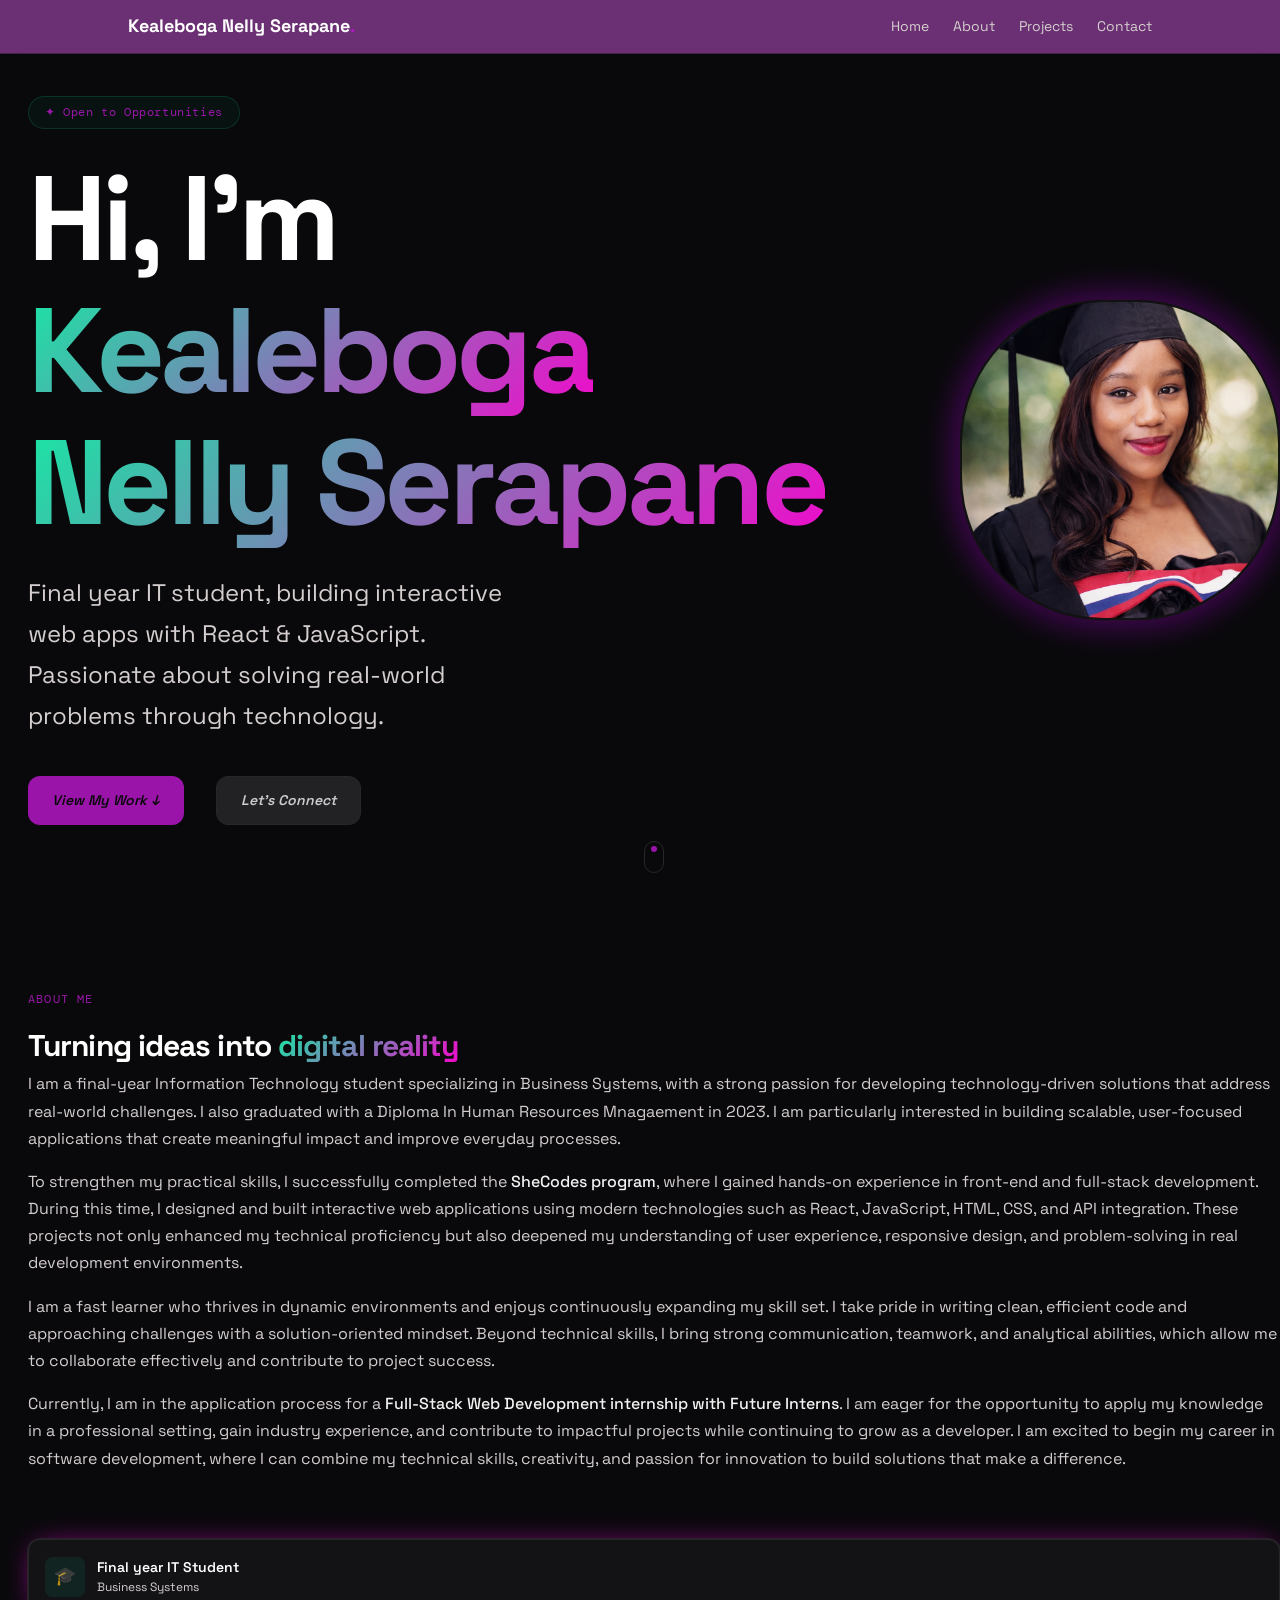
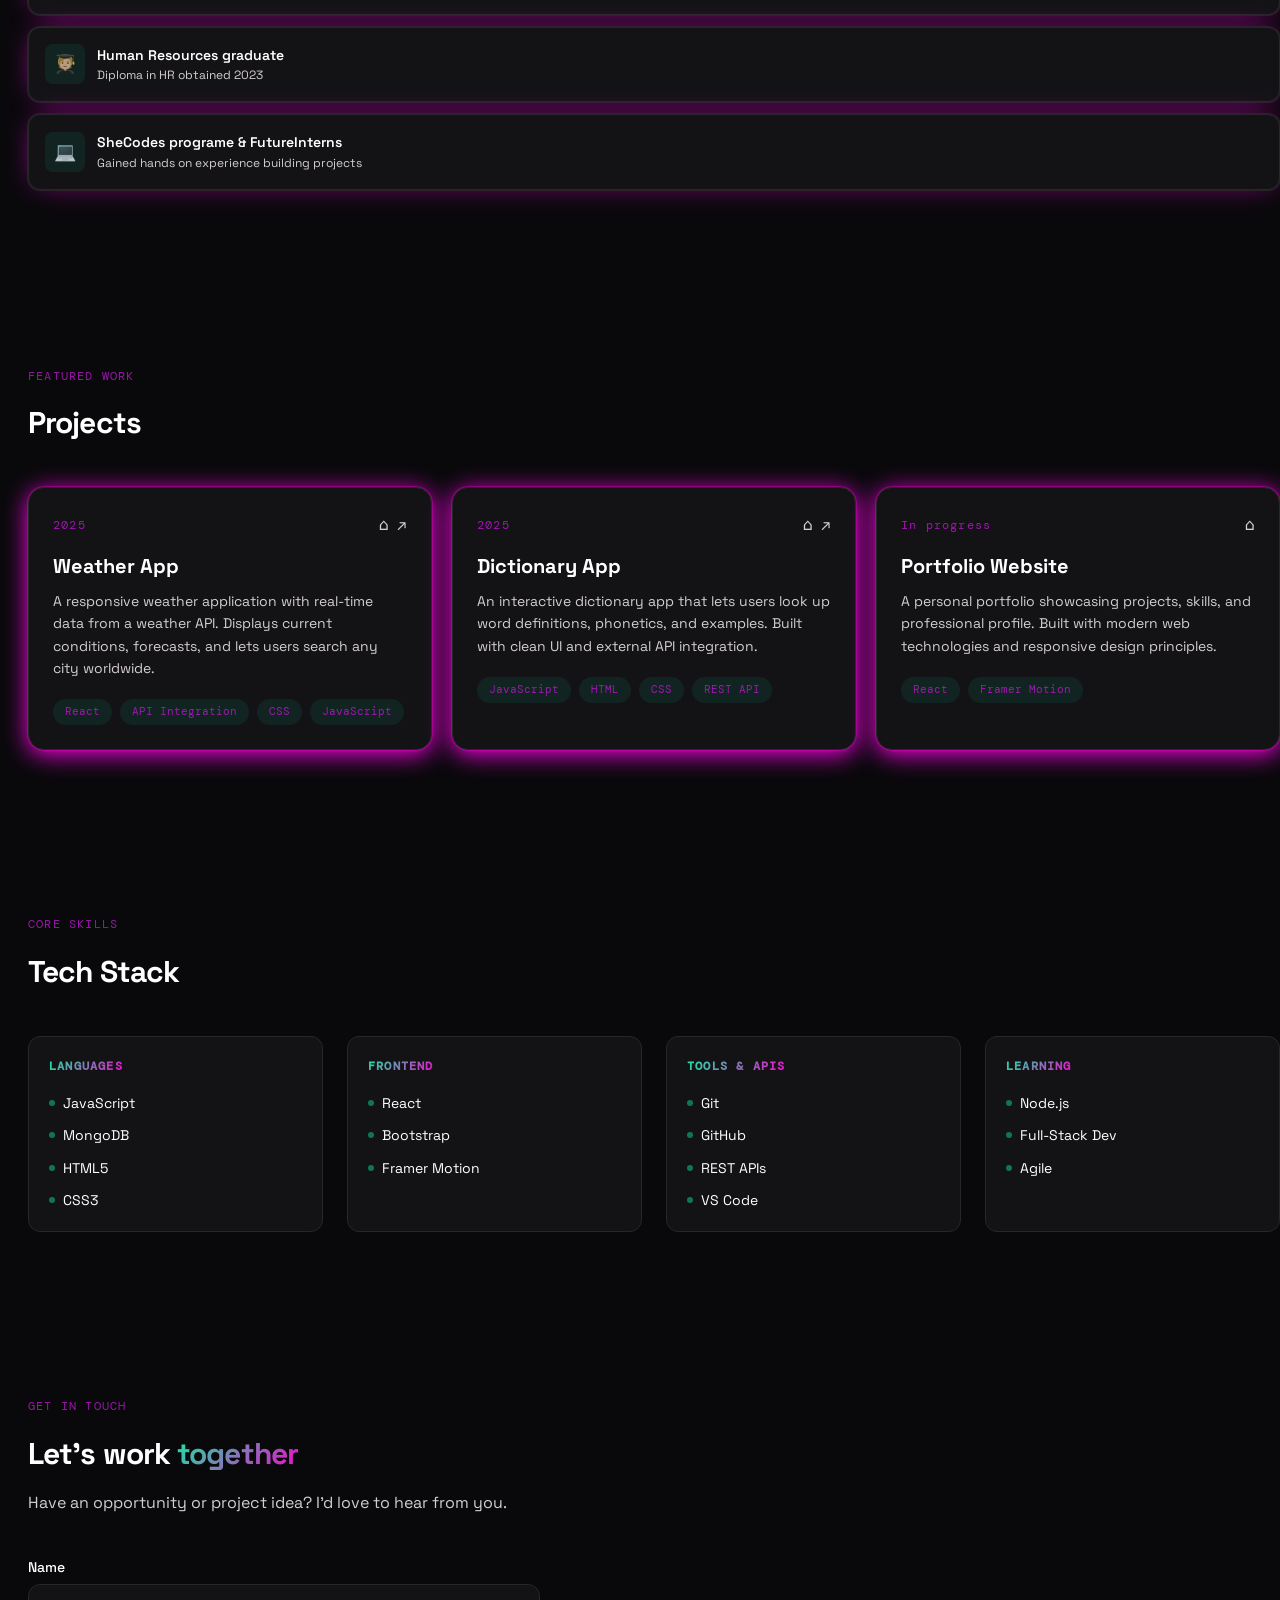
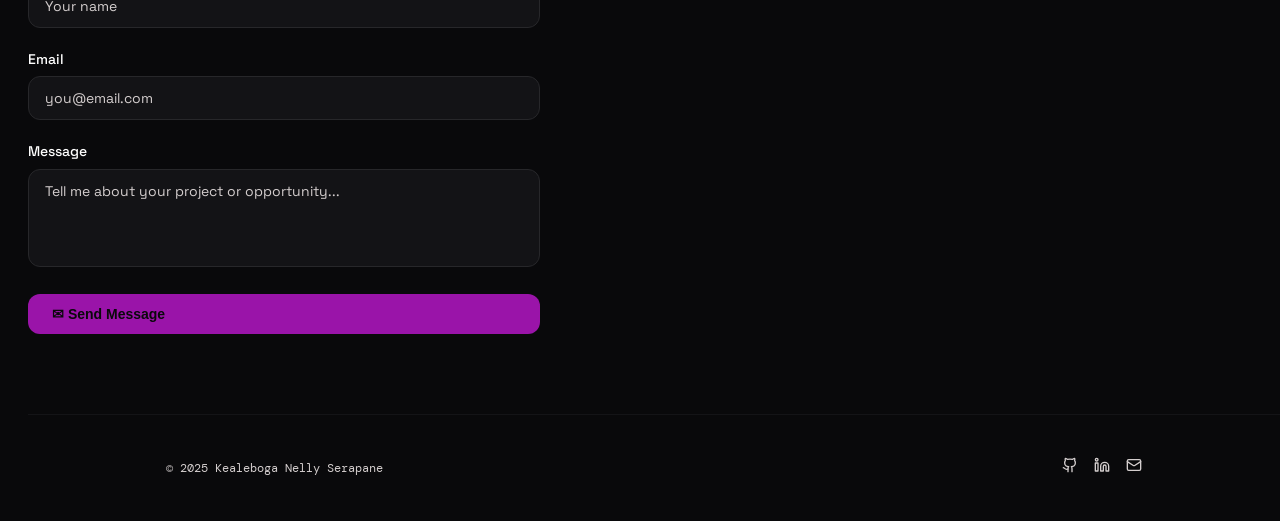
==== portfolio/index.html @ 72f5c363 "Renamed the index file" ====
<!doctype html>
<html lang="en">
  <head>
    <meta charset="UTF-8" />
    <meta name="viewport" content="width=device-width, initial-scale=1.0" />
    <title>Kealeboga Nelly Serapane — Developer Portfolio</title>
    <meta
      name="description"
      content="Kealeboga Nelly Serapane is a front-end developer and IT student from South Africa, building modern web apps with React and JavaScript."
    />
    <meta name="author" content="Kealeboga Nelly Serapane" />
    <meta
      property="og:title"
      content="Kealeboga Nelly Serapane — Developer Portfolio"
    />
    <meta
      property="og:description"
      content="Front-end developer and IT student from South Africa."
    />
    <meta property="og:type" content="website" />
    <link rel="preconnect" href="https://fonts.googleapis.com" />
    <link rel="preconnect" href="https://fonts.gstatic.com" crossorigin />
    <link
      href="https://fonts.googleapis.com/css2?family=Space+Grotesk:wght@300;400;500;600;700&family=DM+Mono:wght@300;400;500&display=swap"
      rel="stylesheet"
    />
    <link rel="stylesheet" href="style.css" />
  </head>
  <body>
    <!-- Nav -->
    <nav>
      <div class="container inner">
        <a href="#" class="logo">Kealeboga Nelly Serapane<span>.</span></a>
        <div class="links">
          <a href="#">Home</a>
          <a href="#about">About</a>
          <a href="#projects">Projects</a>
          <a href="#contact">Contact</a>
          
          
        </div>
      </div>
    </nav>

    <!-- Main -->
    
      <!-- Hero -->
      <section class="hero">
        <div class="hero-layout">
          <div class="heo-text">
        <div class="badge mono">✦ Open to Opportunities</div>

        <h1 class="h1">
          Hi, I'm <span class="text-gradient">Kealeboga</span></br>
          <span class="text-gradient">Nelly Serapane</span>
        </h1>

        <p class="subtitle">
          Final year IT student, building interactive web apps with React &
          JavaScript. Passionate about solving real-world
          problems through technology.
        </p>

        <div class="cta-group">
          <a href="#projects" class="btn-primary">View My Work ↓</a>
          <a href="#contact" class="btn-secondary">Let's Connect</a>
        </div>
        </div>
        
        <div class="profile">
          <div class="photo-frame glow-border">
            <img src="image/Nelly's graduation photo.png" alt="My profile picture" />
          </div>
        </div>

        <div class="scroll-indicator">
          <div class="scroll-dot"><span></span></div>
        </div>
      </section>

      <!-- About -->
      <section id="about" class="fade-in">
        <span class="section-label mono">About Me</span>
        <h2 class="section-title">
          Turning ideas into <span class="text-gradient">digital reality</span>
        </h2>

        <div>
          <div class="about-text">
            <p>I am a final-year Information Technology student specializing in Business Systems, with a strong passion for developing technology-driven solutions that address real-world challenges.
               I also graduated with a Diploma In Human Resources Mnagaement in 2023.
            I am particularly interested in building scalable, user-focused applications that create meaningful impact and improve everyday processes.</p>

            <p>To strengthen my practical skills, I successfully completed the <span class="highlight">SheCodes program</span>, where I gained hands-on experience in front-end and full-stack development. 
                During this time, I designed and built interactive web applications using modern technologies such as React, JavaScript, HTML, CSS, and API integration. 
                These projects not only enhanced my technical proficiency but also deepened my understanding of user experience, responsive design, and problem-solving in real development environments.</p>

            <p>I am a fast learner who thrives in dynamic environments and enjoys continuously expanding my skill set. I take pride in writing clean, efficient code and approaching challenges with a solution-oriented mindset. 
              Beyond technical skills, I bring strong communication, teamwork, and analytical abilities, which allow me to collaborate effectively and contribute to project success.</p>

            <p>Currently, I am in the application process for a <span class="highlight">Full-Stack Web Development internship with Future Interns</span>. I am eager for the opportunity to apply my knowledge in a professional setting, gain industry experience, and contribute to impactful projects while continuing to grow as a developer.
            I am excited to begin my career in software development, where I can combine my technical skills, creativity, and passion for innovation to build solutions that make a difference.</p>
            </br>
            </br>

            
          </div>
          <div>
            <div class="highlight-card glow-border">
              <div class="highlight-icon">🎓</div>
              <div>
                <div class="highlight-label">Final year IT Student</div>
                <div class="highlight-detail">Business Systems</div>
              </div>
            </div>
            <div class="highlight-card glow-border">
              <div class="highlight-icon">🧑🏼‍🎓</div>
              <div>
                <div class="highlight-label">Human Resources graduate</div>
                <div class="highlight-detail">Diploma in HR obtained 2023</div>
              </div>
            </div>
            <div class="highlight-card glow-border">
              <div class="highlight-icon">💻</div>
              <div>
                <div class="highlight-label">SheCodes programe & FutureInterns</div>
                <div class="highlight-detail">
                  Gained hands on experience building projects
                </div>
              </div>
            </div>
          </div>
        </div>
      </section>

      <!-- Projects -->
      <section id="projects" class="fade-in">
        <span class="section-label mono">Featured Work</span>
        <h2 class="section-title">Projects</h2>

        <div class="projects-grid">
          <!-- Project 1 -->
          <div class="project-card shadow-card">
            <div class="accent-line"></div>
            <div class="project-header">
              <span class="project-year mono">2025</span>
              <div class="project-links">
                <a
                  href="https://github.com/kea-nelly/final-project"
                  target="_blank"
                  rel="noopener noreferrer"
                  title="GitHub"
                  >⌂</a
                >
                <a
                  href="https://shecodeplus-finalproject.netlify.app/"
                  target="_blank"
                  rel="noopener noreferrer"
                  title="Live"
                  >↗</a
                >
              </div>
            </div>
            <h3>Weather App</h3>
            <p class="desc">
              A responsive weather application with real-time data from a
              weather API. Displays current conditions, forecasts, and lets
              users search any city worldwide.
            </p>
            <div class="tags">
              <span class="tag mono">React</span>
              <span class="tag mono">API Integration</span>
              <span class="tag mono">CSS</span>
              <span class="tag mono">JavaScript</span>
            </div>
          </div>

          <!-- Project 2 -->
          <div class="project-card shadow-card">
            <div class="accent-line"></div>
            <div class="project-header">
              <span class="project-year mono">2025</span>
              <div class="project-links">
                <a
                  href="https://github.com/kea-nelly/Dictionary_App"
                  target="_blank"
                  rel="noopener noreferrer"
                  title="GitHub"
                  >⌂</a
                >
                <a
                  href="https://kndictionaryapp.netlify.app/"
                  target="_blank"
                  rel="noopener noreferrer"
                  title="Live"
                  >↗</a
                >
              </div>
            </div>
            <h3>Dictionary App</h3>
            <p class="desc">
              An interactive dictionary app that lets users look up word
              definitions, phonetics, and examples. Built with clean UI and
              external API integration.
            </p>
            <div class="tags">
              <span class="tag mono">JavaScript</span>
              <span class="tag mono">HTML</span>
              <span class="tag mono">CSS</span>
              <span class="tag mono">REST API</span>
            </div>
          </div>

          <!-- Project 3 -->
          <div class="project-card shadow-card">
            <div class="accent-line"></div>
            <div class="project-header">
              <span class="project-year mono">In progress</span>
              <div class="project-links">
                <a
                  href="https://github.com/kea-nelly/FUTURE_FS_01"
                  target="_blank"
                  rel="noopener noreferrer"
                  title="GitHub"
                  >⌂</a
                >
              </div>
            </div>
            <h3>Portfolio Website</h3>
            <p class="desc">
              A personal portfolio showcasing projects, skills, and professional
              profile. Built with modern web technologies and responsive design
              principles.
            </p>
            <div class="tags">
              <span class="tag mono">React</span>

              <span class="tag mono">Framer Motion</span>
            </div>
          </div>
        </div>
      </section>

      <!-- Tech Stack -->
      <section class="fade-in">
        <span class="section-label mono">Core Skills</span>
        <h2 class="section-title">Tech Stack</h2>

        <div class="tech-grid">
          <div class="tech-category">
            <h3 class="mono"><span class="text-gradient">Languages</span></h3>
            <ul>
              <li>JavaScript</li>
              <li>MongoDB</li>
              <li>HTML5</li>
              <li>CSS3</li>
            </ul>
          </div>
          <div class="tech-category">
            <h3 class="mono"><span class="text-gradient">Frontend</span></h3>
            <ul>
              <li>React</li>
              <li>Bootstrap</li>
              <li>Framer Motion</li>
            </ul>
          </div>
          <div class="tech-category">
            <h3 class="mono"><span class="text-gradient">Tools &amp; APIs</span></h3>
            <ul>
              <li>Git</li>
              <li>GitHub</li>
              <li>REST APIs</li>
              <li>VS Code</li>
            </ul>
          </div>
          <div class="tech-category">
            <h3 class="mono"><span class="text-gradient">Learning</span></h3>
            <ul>
              <li>Node.js</li>
              <li>Full-Stack Dev</li>
              <li>Agile</li>
            </ul>
          </div>
        </div>
      </section>

      <!-- Contact -->
      <section id="contact" class="fade-in">
        <span class="section-label mono">Get in Touch</span>
        <h2 class="section-title">
          Let's work <span class="text-gradient">together</span>
        </h2>
        <p class="contact-subtitle">
          Have an opportunity or project idea? I'd love to hear from you.
        </p>

        <form class="contact-form" id="contactForm">
          <div>
            <label for="name">Name</label>
            <input
              id="name"
              type="text"
              required
              maxlength="100"
              placeholder="Your name"
            />
          </div>
          <div>
            <label for="email">Email</label>
            <input
              id="email"
              type="email"
              required
              maxlength="255"
              placeholder="you@email.com"
            />
          </div>
          <div>
            <label for="message">Message</label>
            <textarea
              id="message"
              required
              maxlength="1000"
              rows="4"
              placeholder="Tell me about your project or opportunity..."
            ></textarea>
          </div>
          <button type="submit" class="btn-primary">✉ Send Message</button>
        </form>

        <div class="success-box" id="successBox">
          <div style="font-size: 2rem">✦</div>
          <h2>Message Sent! 🎉</h2>
          <p>Thank you for reaching out. I'll get back to you shortly.</p>
          <a
            href="https://linkedin.com/in/kealeboga-serapane"
            target="_blank"
            rel="noopener noreferrer"
            class="btn-primary"
            >Connect on LinkedIn</a
          >
        </div>
      </section>
    </main>

    <!-- Footer -->
    <footer>
      <div class="container footer-inner">
        <span class="footer-copy mono">© 2025 Kealeboga Nelly Serapane</span>
        <div class="footer-links">
          <a
            href="https://github.com/kea-nelly"
            target="_blank"
            rel="noopener noreferrer"
            title="GitHub"
          >
            <svg
              xmlns="http://www.w3.org/2000/svg"
              width="16"
              height="16"
              viewBox="0 0 24 24"
              fill="none"
              stroke="currentColor"
              stroke-width="2"
              stroke-linecap="round"
              stroke-linejoin="round"
            >
              <path
                d="M15 22v-4a4.8 4.8 0 0 0-1-3.5c3 0 6-2 6-5.5.08-1.25-.27-2.48-1-3.5.28-1.15.28-2.35 0-3.5 0 0-1 0-3 1.5-2.64-.5-5.36-.5-8 0C6 2 5 2 5 2c-.3 1.15-.3 2.35 0 3.5A5.4 5.4 0 0 0 4 9c0 3.5 3 5.5 6 5.5-.39.49-.68 1.05-.85 1.65-.17.6-.22 1.23-.15 1.85v4"
              />
              <path d="M9 18c-4.51 2-5-2-7-2" />
            </svg>
          </a>
          <a
            href="https://linkedin.com/in/kealeboga-serapane"
            target="_blank"
            rel="noopener noreferrer"
            title="LinkedIn"
          >
            <svg
              xmlns="http://www.w3.org/2000/svg"
              width="16"
              height="16"
              viewBox="0 0 24 24"
              fill="none"
              stroke="currentColor"
              stroke-width="2"
              stroke-linecap="round"
              stroke-linejoin="round"
            >
              <path
                d="M16 8a6 6 0 0 1 6 6v7h-4v-7a2 2 0 0 0-2-2 2 2 0 0 0-2 2v7h-4v-7a6 6 0 0 1 6-6z"
              />
              <rect width="4" height="12" x="2" y="9" />
              <circle cx="4" cy="4" r="2" />
            </svg>
          </a>
          <a href="mailto:kealeboga.serapane24@gmail.com" title="Email">
            <svg
              xmlns="http://www.w3.org/2000/svg"
              width="16"
              height="16"
              viewBox="0 0 24 24"
              fill="none"
              stroke="currentColor"
              stroke-width="2"
              stroke-linecap="round"
              stroke-linejoin="round"
            >
              <rect width="20" height="16" x="2" y="4" rx="2" />
              <path d="m22 7-8.97 5.7a1.94 1.94 0 0 1-2.06 0L2 7" />
            </svg>
          </a>
        </div>
      </div>
    </footer>
    <script src="script.js"></script>
  </body>
</html>
---- portfolio/style.css ----
/* ── Reset & Base ── */
*,
*::before,
*::after {
  box-sizing: border-box;
  margin: 0;
  padding: 0;
  border: 0;
}

:root {
  --bg: hsl(240 10% 3.9%);
  --fg: hsl(0 0% 95%);
  --hover: hsl(310, 92%, 48%);
  --card: hsl(240 6% 8%);
  --primary: hsla(294, 80%, 45%, 0.807);
  --primary-fg: hsl(240 10% 3.9%);
  --secondary: hsl(240 5% 14%);
  --secondary-fg: hsl(0 0% 80%);
  --muted: hsl(0, 6%, 82%);
  --accent: hsl(280 80% 60%);
  --border: hsl(240 4% 16%);
  --radius: 1rem;
}

::selection {
  background: hsla(315, 91%, 38%, 0.3);
  color: #fff;
}

body {
  font-family: "Space Grotesk", system-ui, sans-serif;
  background: var(--bg);
  color: white;
  -webkit-font-smoothing: antialiased;
  line-height: 1.6;
  scroll-behavior: smooth;
  margin-left: 18px;
  padding-left: 10px;
}

a {
  color: inherit;
  text-decoration: none;
}

/* ── Utilities ── */
.mono {
  font-family: "DM Mono", monospace;
}

.text-gradient {
  background: linear-gradient(135deg, hsl(160 84% 50%), hsl(310, 95%, 49%));
  -webkit-background-clip: text;
  -webkit-text-fill-color: transparent;
  background-clip: text;
}

.glow-border {
  box-shadow:
    0 0 0 1px hsla(300, 5%, 15%, 0.862),
    0 0 30px -10px hsla(304, 92%, 46%, 0.927);
}
.h1 {
  font-weight: 150px;
}
.shadow-card {
  box-shadow:
    0 0 0 1px hsla(311, 100%, 50%, 0.315),
    0 4px 24px hsla(305, 100%, 50%, 0.999);
}

.container {
  max-width: 1024px;
  margin: 0 auto;
  padding: 0 1.5rem;
}

/* ── Nav ── */
nav {
  position: fixed;
  top: 0;
  left: 0;
  right: 0;
  z-index: 50;
  backdrop-filter: blur(16px);
  background: hsla(294, 44%, 51%, 0.6);
  border-bottom: 1px solid hsla(0, 0%, 5%, 0.4);
}
nav .inner {
  display: flex;
  align-items: center;
  justify-content: space-between;
  padding: 0.75rem 0;
}
nav .logo {
  font-weight: 700;
  font-size: 1.125rem;
}
nav .logo span {
  color: var(--primary);
}
nav .links {
  display: flex;
  gap: 1.5rem;
}
nav .links a {
  font-size: 0.875rem;
  color: var(--muted);
  transition: color 0.2s;
}
nav .links a:hover {
  color: var(--hover);
}

/* ── Sections ── */
section {
  padding: 5rem 0;
}
.section-label {
  font-size: 0.75rem;
  text-transform: uppercase;
  letter-spacing: 0.1em;
  color: var(--primary);
}
.section-title {
  margin-top: 0.75rem;
  font-size: 1.875rem;
  font-weight: 700;
  letter-spacing: -0.03em;
}

/* ── Hero ── */
.hero {
  position: relative;
  min-height: 90vh;
  display: flex;
  flex-direction: column;
  justify-content: center;
  padding-top: 6rem;
}

.hero .orb {
  position: absolute;
  border-radius: 50%;
  filter: blur(48px);
  pointer-events: none;
  animation: float 6s ease-in-out infinite;
}
.hero .orb-1 {
  width: 18rem;
  height: 18rem;
  top: -5rem;
  right: -5rem;
  background: hsl(160 84% 39% / 0.1);
}
.hero .orb-2 {
  width: 15rem;
  height: 15rem;
  bottom: -5rem;
  left: -5rem;
  background: hsl(280 80% 60% / 0.1);
  animation-delay: 3s;
}
@keyframes float {
  0%,
  100% {
    transform: translateY(0);
  }
  50% {
    transform: translateY(-20px);
  }
}

.hero .badge {
  display: inline-flex;
  align-items: center;
  gap: 0.5rem;
  border: 1px solid hsl(160 84% 39% / 0.2);
  background: hsl(160 84% 39% / 0.05);
  border-radius: 9999px;
  padding: 0.375rem 1rem;
  font-size: 0.75rem;
  letter-spacing: 0.05em;
  color: var(--primary);
  margin-bottom: 1.5rem;
}
.hero h1 {
  font-weight: 900;
  line-height: 1.1;
  letter-spacing: -0.04em;
  text-wrap: balance;
  font-size: 120px;
}
.hero .subtitle {
  margin-top: 1.5rem;
  max-width: 32rem;
  font-size: 1.125rem;
  color: var(--muted);
  line-height: 1.7;
  font-size: 24px;
}
.hero .cta-group {
  margin-top: 2.5rem;
  display: flex;
  flex-wrap: wrap;
  gap: 2rem;
  font-style: italic;
  font-size: 25px;
}
.btn-primary {
  display: inline-flex;
  align-items: center;
  gap: 0.5rem;
  background: var(--primary);
  color: var(--primary-fg);
  padding: 0.75rem 1.5rem;
  border-radius: 0.75rem;
  font-size: 0.875rem;
  font-weight: 600;
  transition:
    transform 0.2s,
    box-shadow 0.2s;
  cursor: pointer;
}
.btn-primary:hover {
  transform: scale(1.04);
  box-shadow: 0 0 50px hsla(282, 99%, 43%, 0.951);
}
.btn-secondary {
  display: inline-flex;
  align-items: center;
  background: var(--secondary);
  color: var(--secondary-fg);
  padding: 0.75rem 1.5rem;
  border-radius: 0.75rem;
  font-size: 0.875rem;
  font-weight: 600;
  border: 1px solid var(--border);
  transition: transform 0.2s;
  cursor: pointer;
}
.btn-secondary:hover {
  transform: scale(1.04);
}
.hero-layout {
  display: flex;
  flex-direction: column-reverse;
  gap: 2.5rem;
}
@media (min-width: 768px) {
  .hero-layout {
    flex-direction: row;
    align-items: center;
    gap: 4rem;
  }
}
.hero-text {
  flex: 1;
}
.hero-photo {
  flex-shrink: 0;
}
.photo-frame {
  width: 14rem;
  height: 14rem;
  border-radius: 9rem;
  overflow: hidden;
  border: 2px solid hsla(0, 0%, 8%, 0.897);
  box-shadow:
    0 0 0 1px hsla(180, 4%, 10%, 0.237),
    0 0 30px 10px hsla(288, 98%, 49%, 0.285);
}
@media (min-width: 640px) {
  .photo-frame {
    width: 18rem;
    height: 18rem;
  }
}
@media (min-width: 1024px) {
  .photo-frame {
    width: 20rem;
    height: 20rem;
  }
}
.photo-frame img {
  width: 100%;
  height: 100%;
  object-fit: cover;
}

/* Scroll indicator */
.scroll-indicator {
  position: absolute;
  bottom: 2rem;
  left: 50%;
  transform: translateX(-50%);
}
.scroll-dot {
  width: 1.25rem;
  height: 2rem;
  border: 1px solid var(--border);
  border-radius: 9999px;
  display: flex;
  align-items: flex-start;
  justify-content: center;
  padding-top: 0.25rem;
}
.scroll-dot span {
  width: 0.375rem;
  height: 0.375rem;
  background: var(--primary);
  border-radius: 50%;
  animation: pulse-glow 0.8s ease-in-out infinite;
}
@keyframes pulse-glow {
  0%,
  100% {
    opacity: 1;
    box-shadow: 0 0 8px hsl(160 84% 39% / 0.6);
  }
  50% {
    opacity: 0.5;
    box-shadow: 0 0 2px hsl(160 84% 39% / 0.2);
  }
}

/* ── About ── */
.about-grid {
  margin-top: 2.5rem;
  display: grid;
  gap: 2rem;
}
@media (min-width: 1024px) {
  .about-grid {
    grid-template-columns: 3fr 2fr;
  }
}
.about-text p {
  color: var(--muted);
  margin-bottom: 1rem;
  font-size: 1rem;
  line-height: 1.7;
}
.about-text span.highlight {
  color: var(--fg);
  font-weight: 500;
}
.highlight-card {
  display: flex;
  align-items: center;
  gap: 0.75rem;
  padding: 1rem;
  border: 1px solid var(--border);
  background: var(--card);
  border-radius: 0.75rem;
  margin-bottom: 0.75rem;
}
.highlight-icon {
  width: 2.5rem;
  height: 2.5rem;
  display: flex;
  align-items: center;
  justify-content: center;
  background: hsl(160 84% 39% / 0.1);
  border-radius: 0.5rem;
  color: var(--primary);
  font-size: 1.125rem;
}
.highlight-label {
  font-size: 0.875rem;
  font-weight: 600;
}
.highlight-detail {
  font-size: 0.75rem;
  color: var(--muted);
}

/* ── Projects ── */
.projects-grid {
  margin-top: 2.5rem;
  display: grid;
  gap: 1.25rem;
}
@media (min-width: 640px) {
  .projects-grid {
    grid-template-columns: repeat(2, 1fr);
  }
}
@media (min-width: 1024px) {
  .projects-grid {
    grid-template-columns: repeat(3, 1fr);
  }
}

.project-card {
  position: relative;
  overflow: hidden;
  border: 1px solid var(--border);
  background: var(--card);
  border-radius: 1rem;
  padding: 1.5rem;
  transition:
    transform 0.3s,
    box-shadow 0.3s;
}
.project-card:hover {
  transform: translateY(-6px);
  box-shadow:
    0 0 0 1px hsl(160 84% 39% / 0.3),
    0 20px 40px hsl(0 0% 0% / 0.5);
}
.project-card .accent-line {
  position: absolute;
  top: 0;
  left: 0;
  right: 0;
  height: 1px;
  background: linear-gradient(
    to right,
    transparent,
    hsl(160 84% 39% / 0.5),
    transparent
  );
  opacity: 0;
  transition: opacity 0.3s;
}
.project-card:hover .accent-line {
  opacity: 1;
}
.project-header {
  display: flex;
  justify-content: space-between;
  align-items: center;
}
.project-year {
  font-size: 0.75rem;
  letter-spacing: 0.1em;
  color: var(--primary);
  font-variant-numeric: tabular-nums;
}
.project-links {
  display: flex;
  gap: 0.5rem;
}
.project-links a {
  color: var(--muted);
  transition: color 0.2s;
}
.project-links a:hover {
  color: var(--primary);
}
.project-card h3 {
  margin-top: 0.75rem;
  font-size: 1.25rem;
  font-weight: 700;
}
.project-card .desc {
  margin-top: 0.5rem;
  font-size: 0.875rem;
  color: var(--muted);
  line-height: 1.6;
}
.tags {
  margin-top: 1.25rem;
  display: flex;
  flex-wrap: wrap;
  gap: 0.5rem;
}
.tag {
  background: hsl(160 84% 39% / 0.1);
  color: var(--primary);
  padding: 0.25rem 0.75rem;
  border-radius: 9999px;
  font-size: 0.6875rem;
}

/* ── Tech Stack ── */
.tech-grid {
  margin-top: 2.5rem;
  display: grid;
  gap: 1.5rem;
  grid-template-columns: repeat(2, 1fr);
}
@media (min-width: 1024px) {
  .tech-grid {
    grid-template-columns: repeat(4, 1fr);
  }
}
.tech-category {
  border: 1px solid var(--border);
  background: var(--card);
  border-radius: 0.75rem;
  padding: 1.25rem;
}
.tech-category h3 {
  font-size: 0.75rem;
  text-transform: uppercase;
  letter-spacing: 0.1em;
  color: var(--primary);
}
.tech-category ul {
  list-style: none;
  margin-top: 1rem;
  display: flex;
  flex-direction: column;
  gap: 0.625rem;
}
.tech-category li {
  display: flex;
  align-items: center;
  gap: 0.5rem;
  font-size: 0.875rem;
}
.tech-category li::before {
  content: "";
  width: 0.375rem;
  height: 0.375rem;
  background: hsl(160 84% 39% / 0.6);
  border-radius: 50%;
  flex-shrink: 0;
}

/* ── Contact ── */
.contact-form {
  margin-top: 2.5rem;
  max-width: 32rem;
  display: flex;
  flex-direction: column;
  gap: 1.25rem;
}
.contact-form label {
  display: block;
  font-size: 0.875rem;
  font-weight: 500;
  margin-bottom: 0.375rem;
}
.contact-form input,
.contact-form textarea {
  width: 100%;
  background: var(--card);
  border: 1px solid var(--border);
  border-radius: 0.75rem;
  padding: 0.75rem 1rem;
  font-size: 0.875rem;
  color: var(--fg);
  font-family: inherit;
  outline: none;
  transition:
    box-shadow 0.2s,
    border-color 0.2s;
}
.contact-form input:focus,
.contact-form textarea:focus {
  box-shadow: 0 0 0 3px hsl(160 84% 39% / 0.15);
  border-color: hsl(160 84% 39% / 0.4);
}
.contact-form input::placeholder,
.contact-form textarea::placeholder {
  color: var(--muted);
}
.contact-form textarea {
  resize: none;
}
.contact-subtitle {
  margin-top: 0.75rem;
  color: var(--muted);
}

/* Success state */
.success-box {
  display: none;
  text-align: center;
  padding: 2.5rem;
  border: 1px solid hsl(160 84% 39% / 0.2);
  background: var(--card);
  border-radius: 1rem;
}
.success-box h2 {
  margin-top: 1rem;
  font-size: 1.5rem;
  font-weight: 700;
}
.success-box p {
  margin-top: 0.5rem;
  color: var(--muted);
}
.success-box .btn-primary {
  margin-top: 1.5rem;
}

/* ── Footer ── */
footer {
  border-top: 1px solid hsl(240 4% 16% / 0.4);
  padding: 2.5rem 0;
}
.footer-inner {
  display: flex;
  flex-direction: column;
  align-items: center;
  gap: 1rem;
}
@media (min-width: 640px) {
  .footer-inner {
    flex-direction: row;
    justify-content: space-between;
  }
}
.footer-copy {
  font-size: 0.75rem;
  color: var(--muted);
}
.footer-links {
  display: flex;
  gap: 1rem;
}
.footer-links a {
  color: var(--muted);
  transition: color 0.2s;
}
.footer-links a:hover {
  color: var(--primary);
}

/* ── SVG Icons (inline) ── */
.icon {
  width: 1em;
  height: 1em;
  display: inline-block;
  vertical-align: -0.125em;
}

/* ── Fade-in animation ── */
.fade-in {
  opacity: 0;
  transform: translateY(20px);
  transition:
    opacity 0.5s ease,
    transform 0.5s ease;
}
.fade-in.visible {
  opacity: 1;
  transform: translateY(0);
}
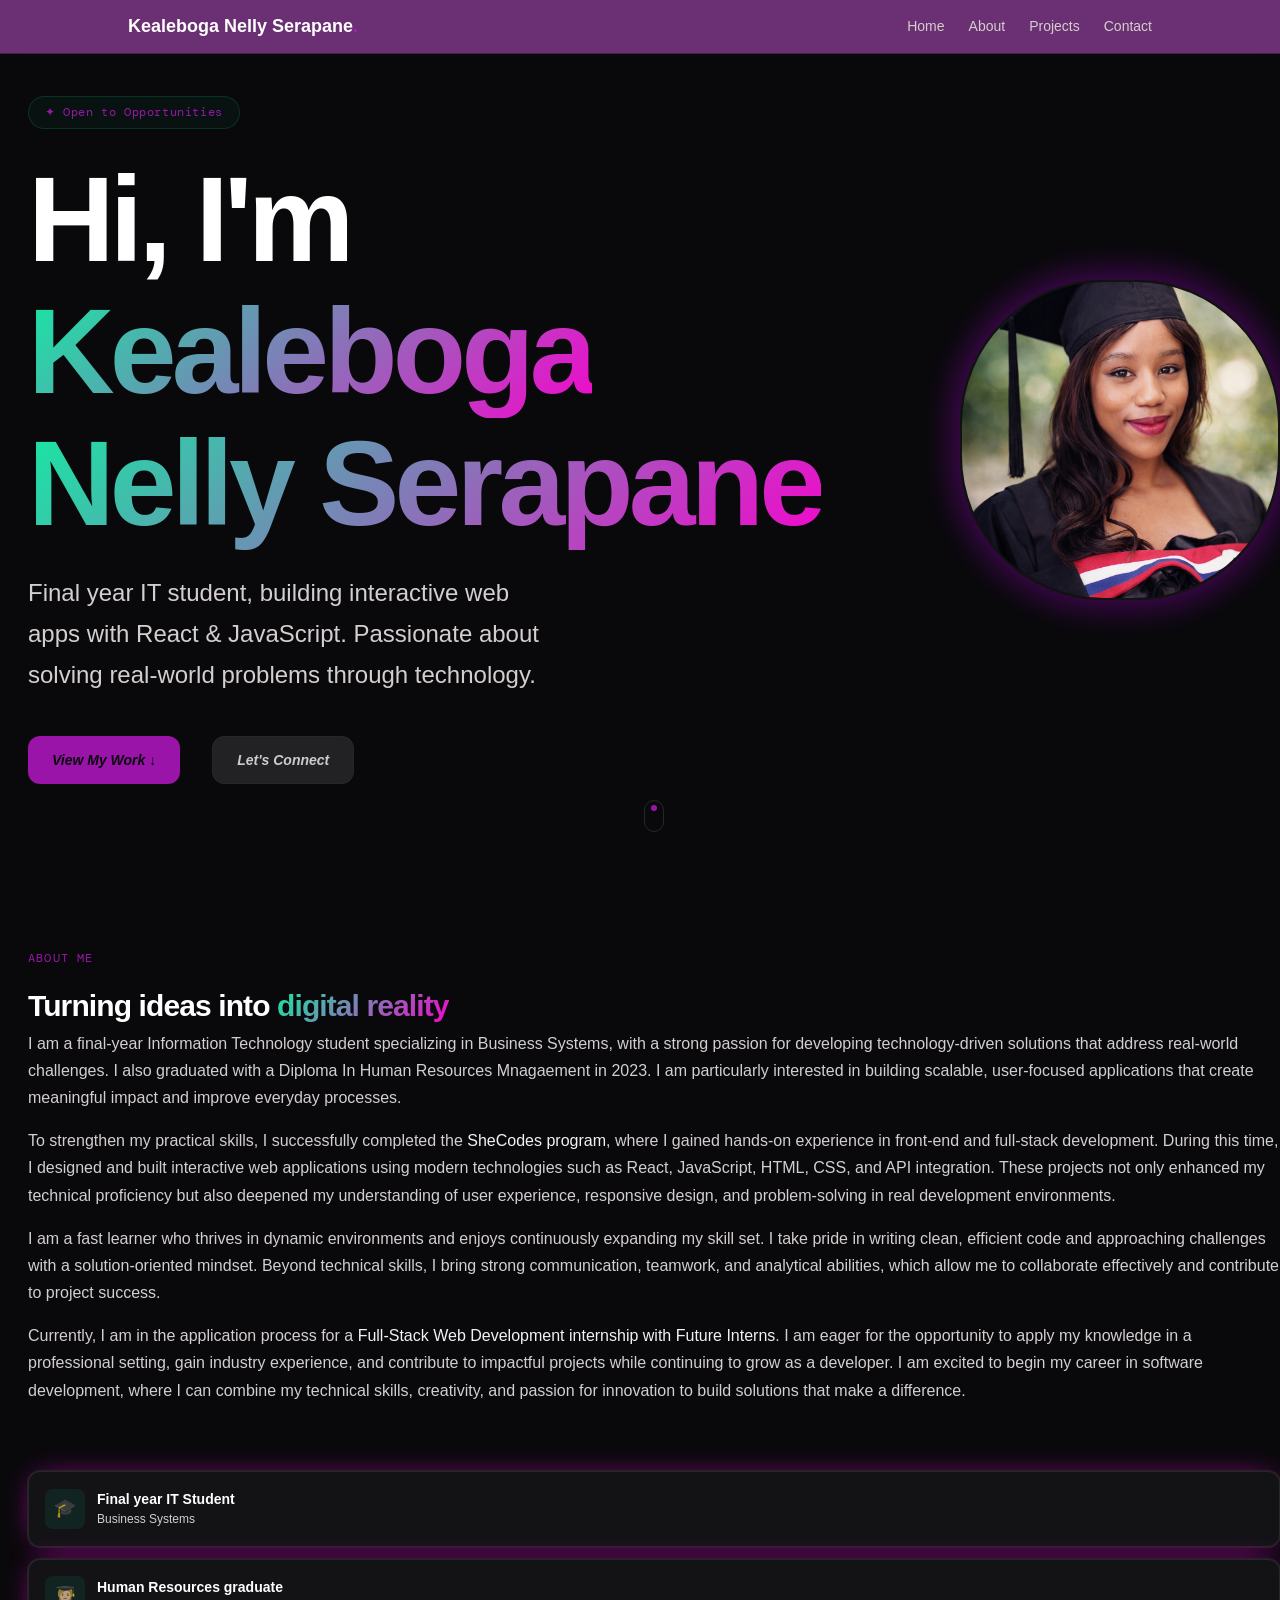
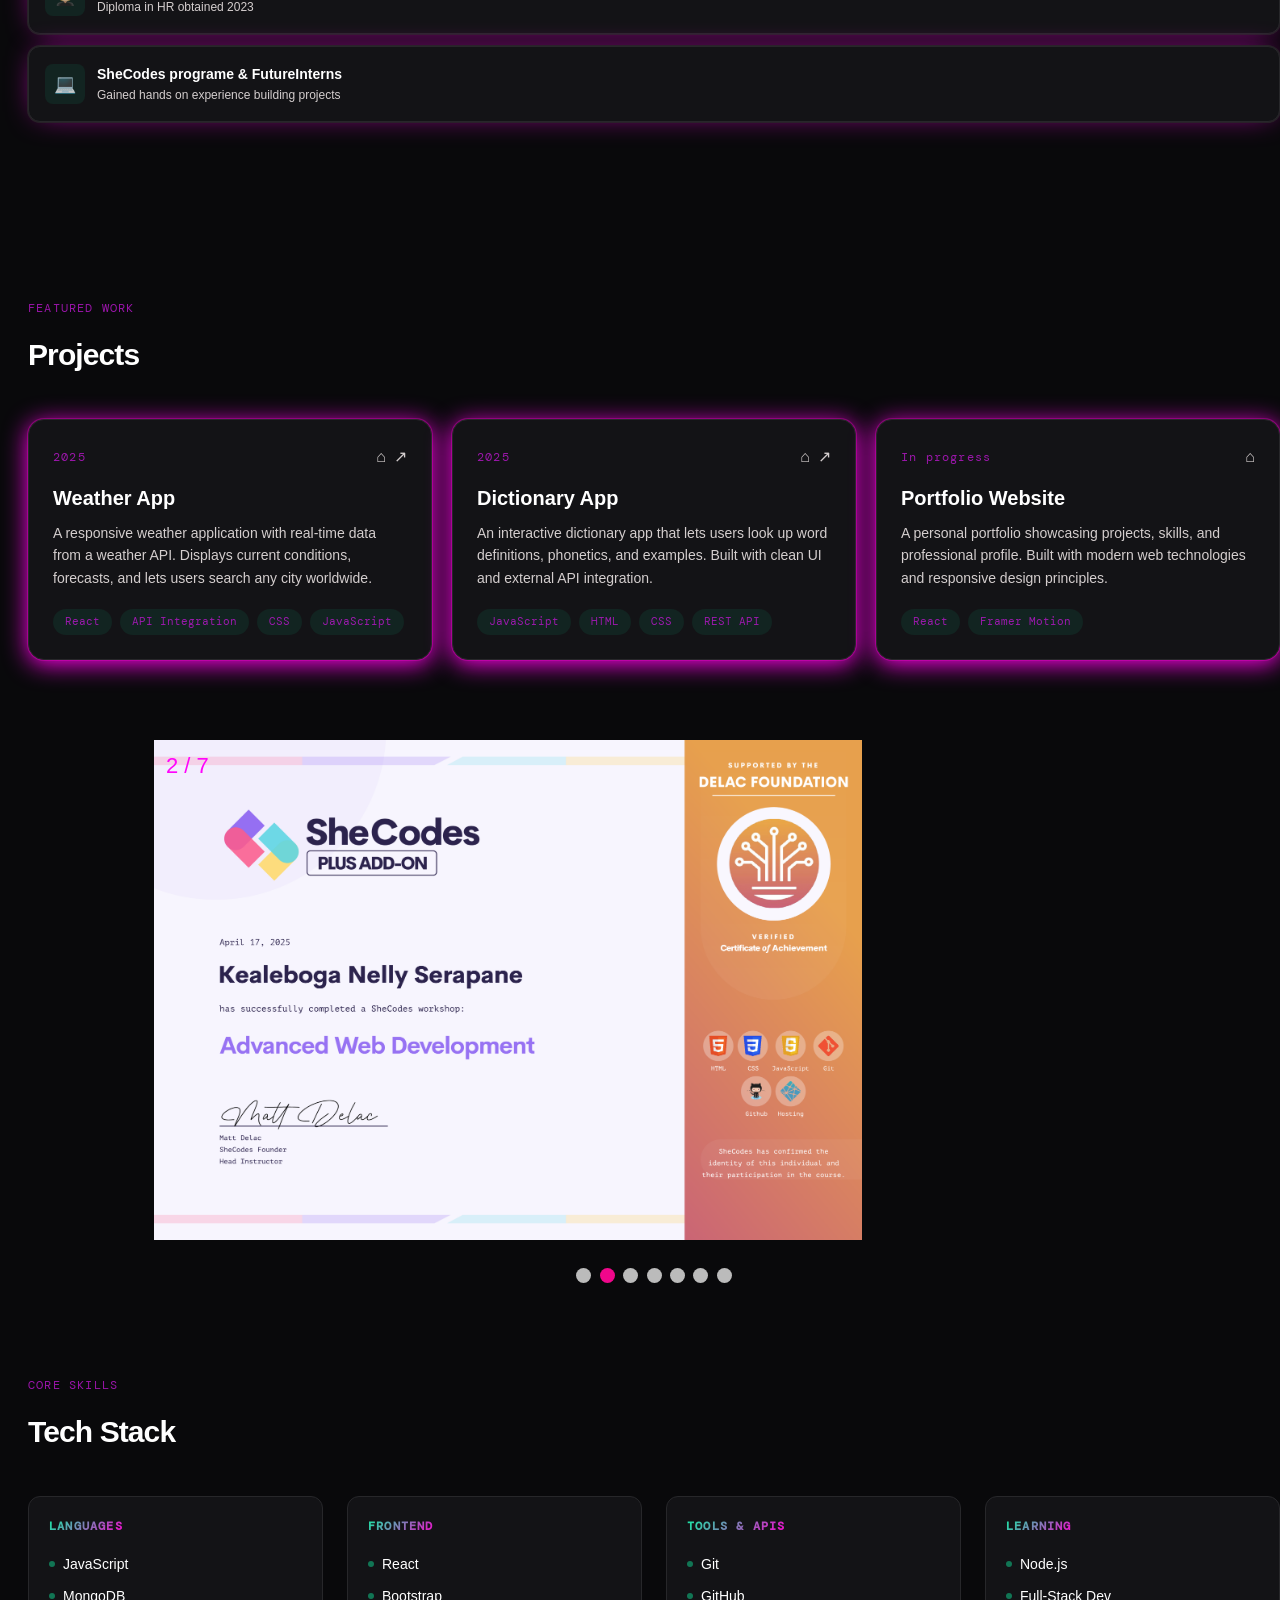
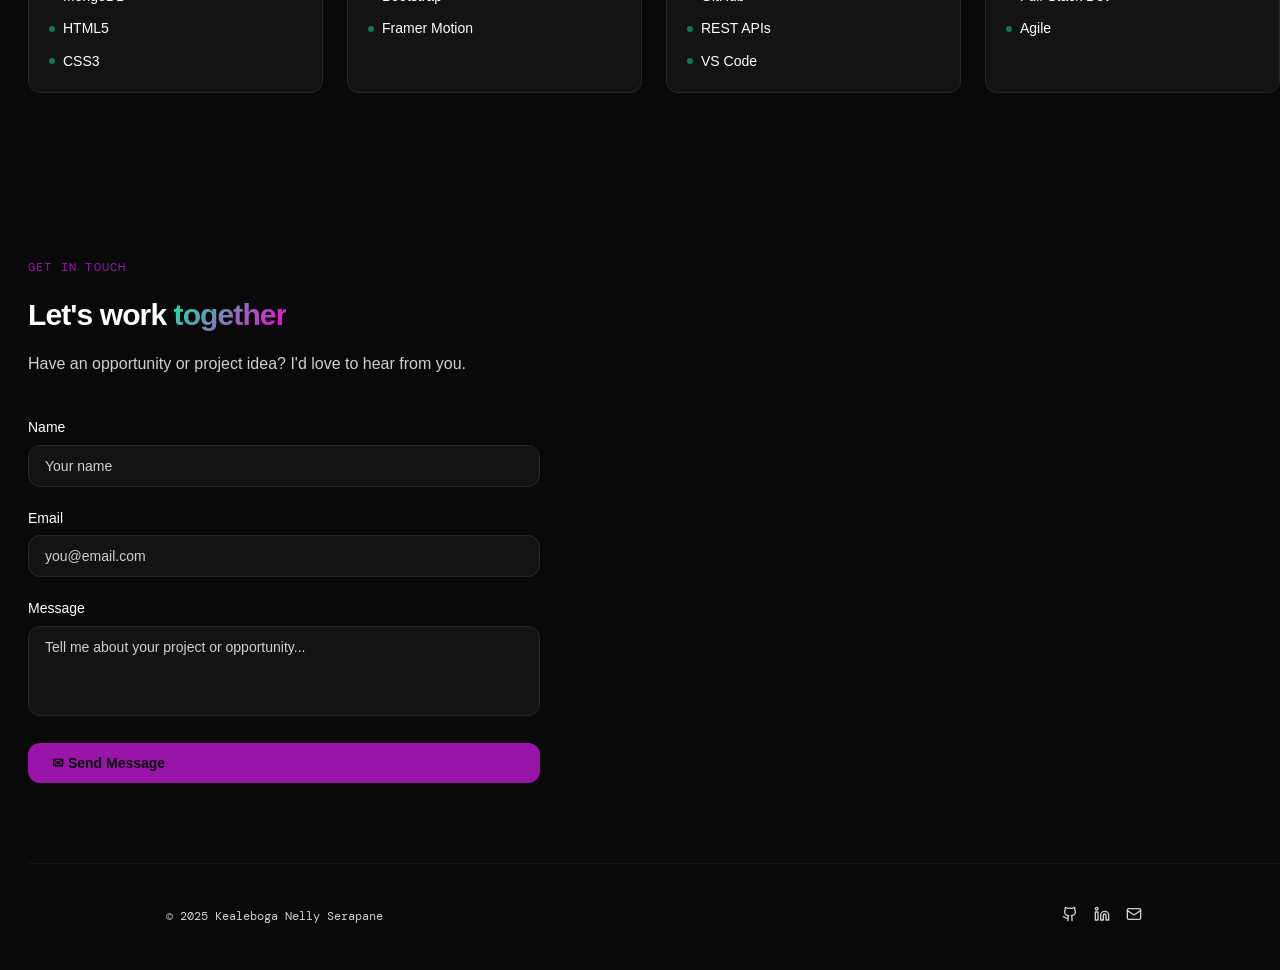
==== commit b639aa19: "Added slideshow with certificates" ====
--- a/portfolio/index.html
+++ b/portfolio/index.html
@@ -240,6 +240,63 @@
           </div>
         </div>
       </section>
+
+      <div class="slideshow-container">
+<div class="mySlides fade">
+  <div class="numbertext">1 / 7</div>
+  <img src="image/certificate/National Diploma.jpeg" width:100% height:100%>
+  <div class="text">National Diploma</div>
+</div>
+<div class="mySlides fade">
+  <div class="numbertext">2 / 7</div>
+  <img src="image/certificate/Advanced web development.png" width:100%>
+  
+</div>
+
+<div class="mySlides fade">
+  <div class="numbertext">3 / 7</div>
+  <img src="image/certificate/Introduction to AI.png" style="width:100%">
+  
+</div>
+
+<div class="mySlides fade">
+  <div class="numbertext">4 / 7</div>
+  <img src="image/certificate/Introduction to coding.png" style="width:100%">
+  
+</div>
+
+<div class="mySlides fade">
+  <div class="numbertext">5 / 7</div>
+  <img src="image/certificate/React Development.png" style="width:100%">
+  
+</div>
+
+<div class="mySlides fade">
+  <div class="numbertext">6 / 7</div>
+  <img src="image/certificate/Responsive Web Development.png" style="width:100%">
+  
+</div>
+
+<div class="mySlides fade">
+  <div class="numbertext">7 / 7</div>
+  <img src="image/certificate/Web Development.png" style="width:100%">
+  
+</div>
+
+</div>
+<br>
+
+<div style="text-align:center">
+  <span class="dot"></span> 
+  <span class="dot"></span> 
+  <span class="dot"></span> 
+  <span class="dot"></span> 
+  <span class="dot"></span> 
+  <span class="dot"></span> 
+  <span class="dot"></span> 
+
+
+</div>
 
       <!-- Tech Stack -->
       <section class="fade-in">
--- a/portfolio/style.css
+++ b/portfolio/style.css
@@ -474,6 +474,84 @@
   border-radius: 9999px;
   font-size: 0.6875rem;
 }
+/* - Slideshow - */
+* {
+  box-sizing: border-box;
+}
+body {
+  font-family: Verdana, sans-serif;
+}
+.mySlides {
+  display: none;
+}
+img {
+  vertical-align: middle;
+  height: 500px;
+}
+
+/* Slideshow container */
+.slideshow-container {
+  max-width: 1000px;
+  position: relative;
+  margin: auto;
+}
+
+/* Caption text */
+.text {
+  color: #f2f2f2;
+  font-size: 15px;
+  padding: 8px 12px;
+  position: absolute;
+  bottom: 8px;
+  width: 100%;
+  text-align: center;
+}
+
+/* Number text (1/3 etc) */
+.numbertext {
+  color: #ff05fb;
+  font-size: 22px;
+  padding: 8px 12px;
+  position: absolute;
+  top: 0;
+}
+
+/* The dots/bullets/indicators */
+.dot {
+  height: 15px;
+  width: 15px;
+  margin: 0 2px;
+  background-color: #bbb;
+  border-radius: 50%;
+  display: inline-block;
+  transition: background-color 0.6s ease;
+}
+
+.active {
+  background-color: #f0078b;
+}
+
+/* Fading animation */
+.fade {
+  animation-name: fade;
+  animation-duration: 1.5s;
+}
+
+@keyframes fade {
+  from {
+    opacity: 0.4;
+  }
+  to {
+    opacity: 1;
+  }
+}
+
+/* On smaller screens, decrease text size */
+@media only screen and (max-width: 300px) {
+  .text {
+    font-size: 11px;
+  }
+}
 
 /* ── Tech Stack ── */
 .tech-grid {
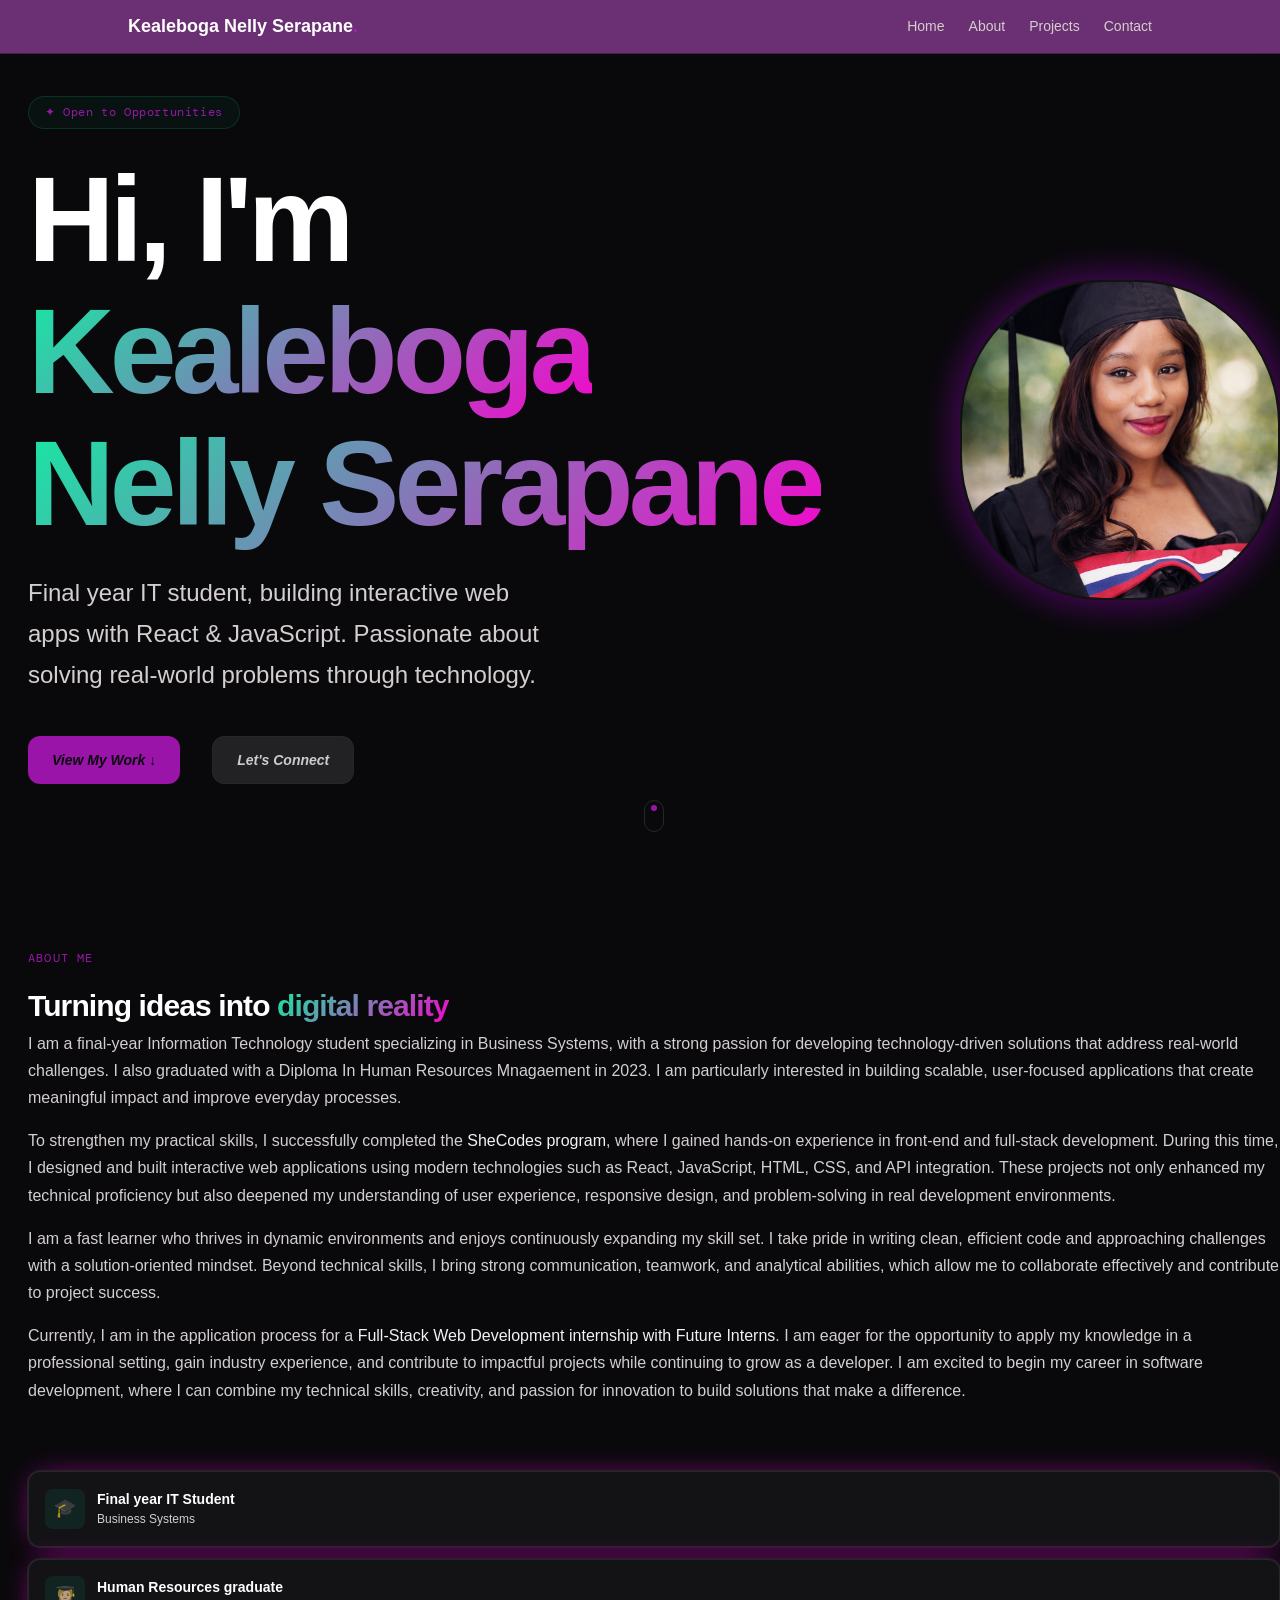
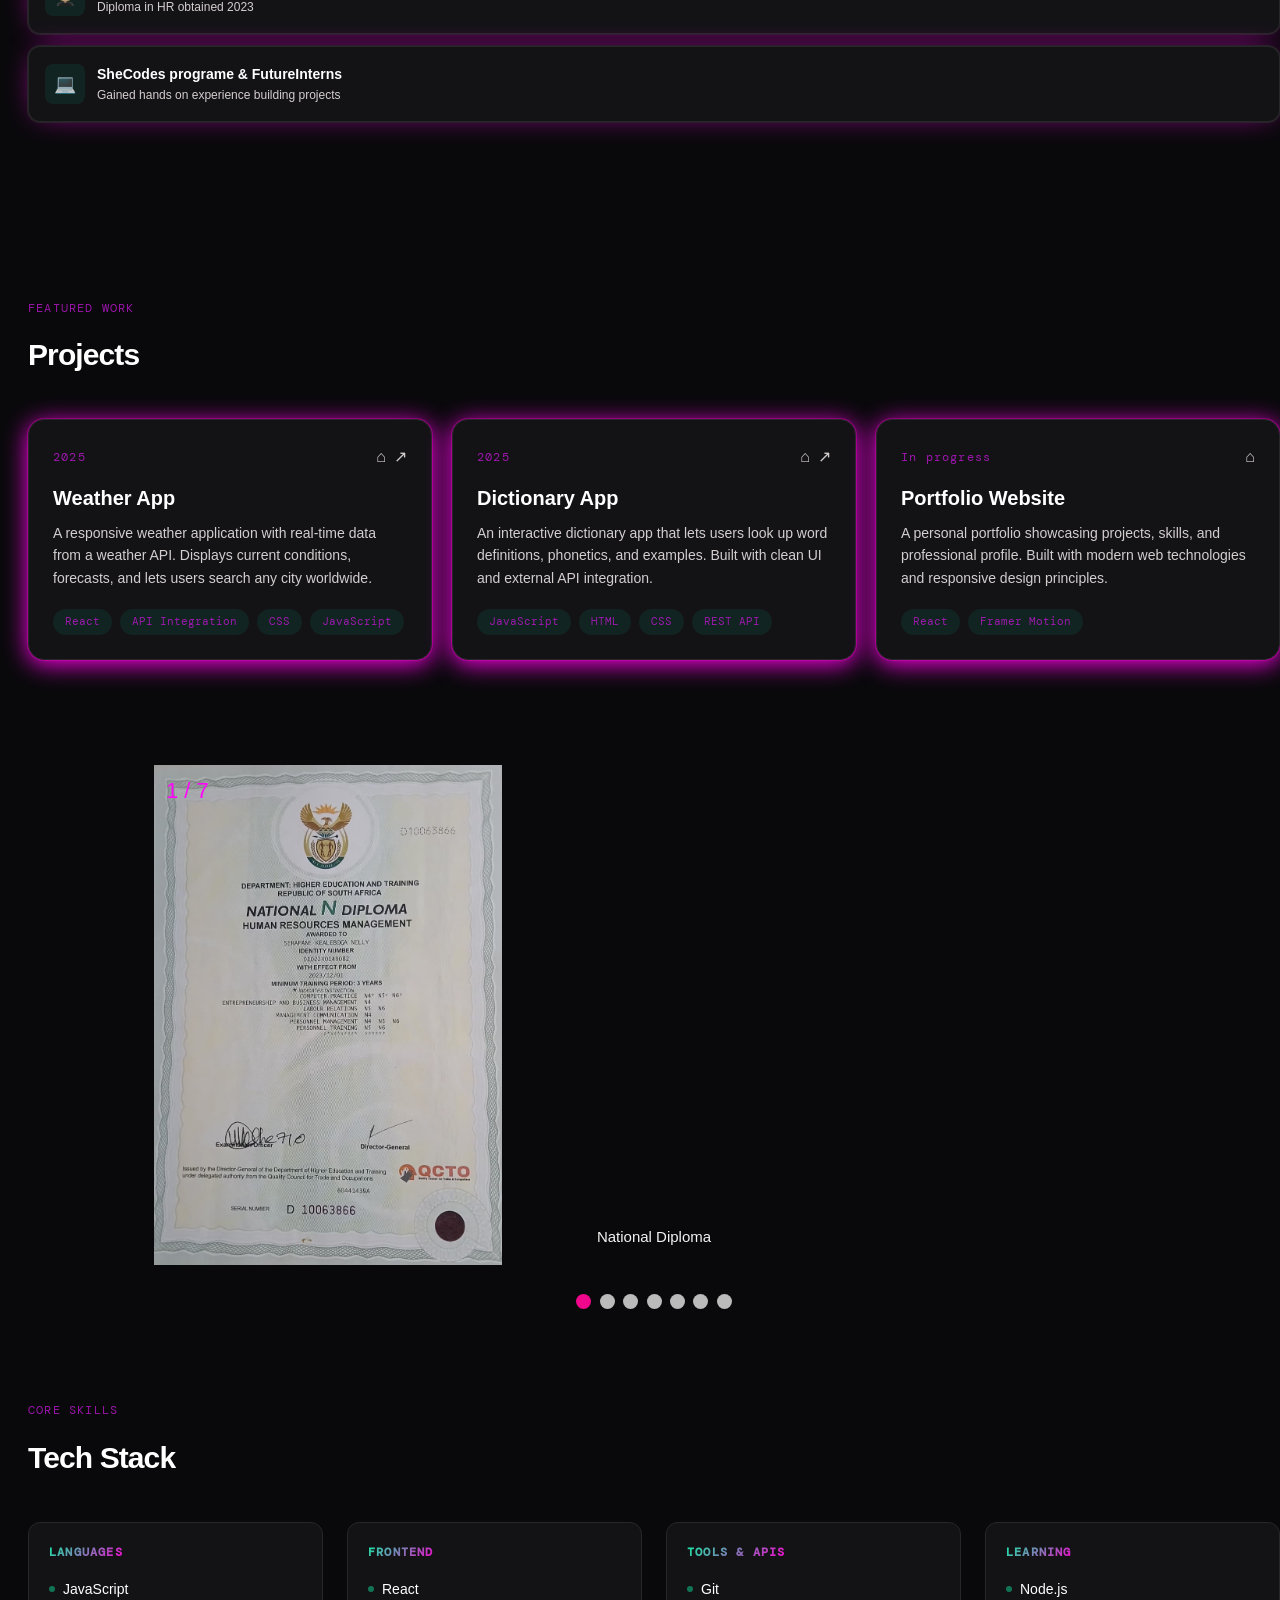
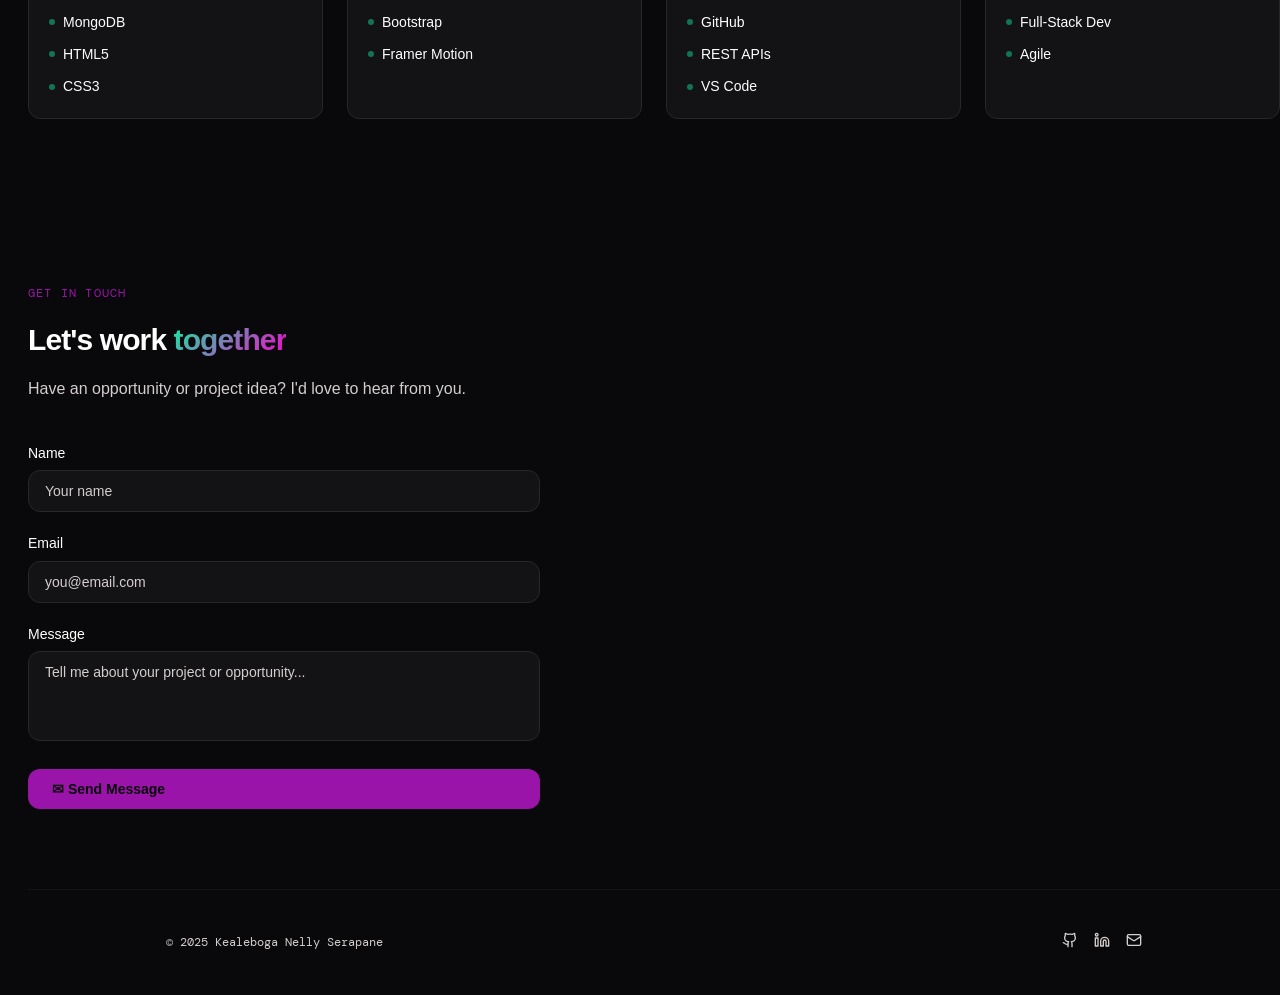
==== commit 5f80c7f9: "Fix image width and height" ====
--- a/portfolio/index.html
+++ b/portfolio/index.html
@@ -35,6 +35,7 @@
           <a href="#">Home</a>
           <a href="#about">About</a>
           <a href="#projects">Projects</a>
+          
           <a href="#contact">Contact</a>
           
           
@@ -240,11 +241,12 @@
           </div>
         </div>
       </section>
+      <br/>
 
       <div class="slideshow-container">
 <div class="mySlides fade">
   <div class="numbertext">1 / 7</div>
-  <img src="image/certificate/National Diploma.jpeg" width:100% height:100%>
+  <img src="image/certificate/National Diploma.jpeg" style="width:100% height:100%">
   <div class="text">National Diploma</div>
 </div>
 <div class="mySlides fade">
